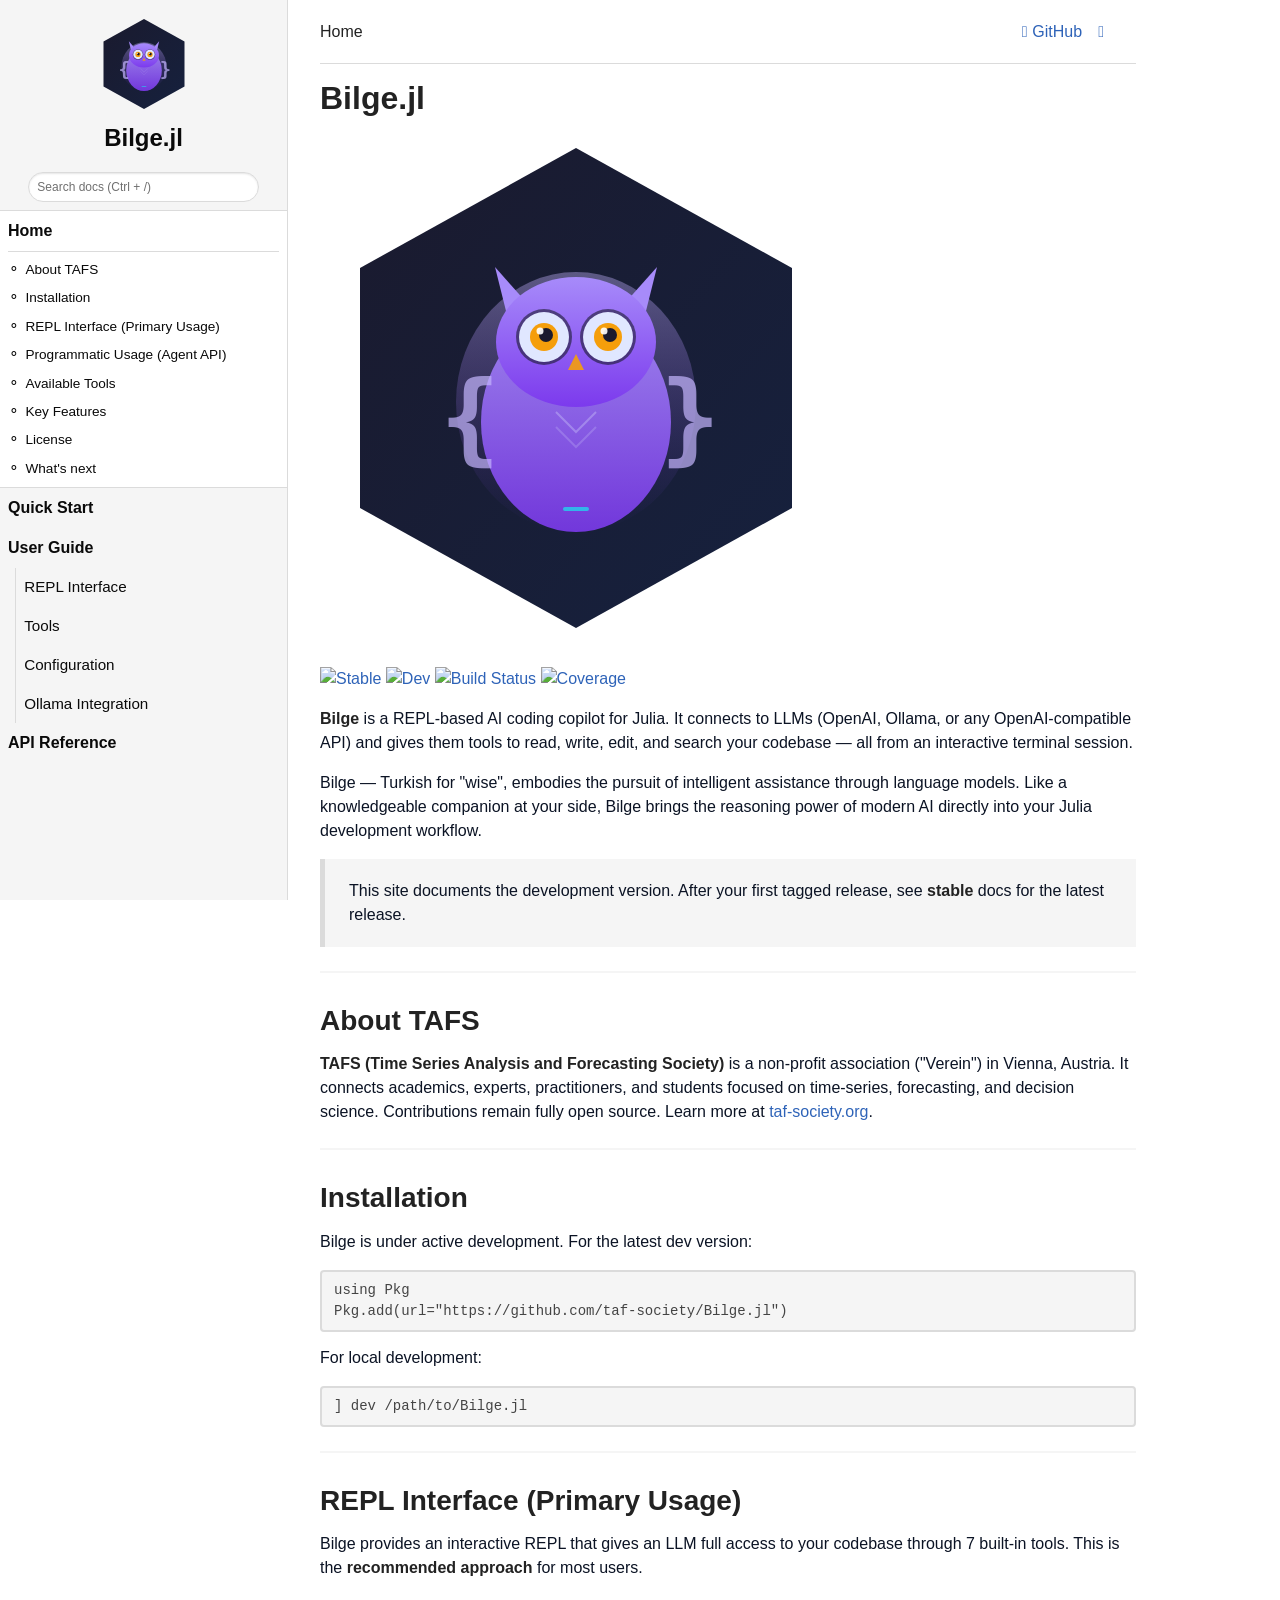
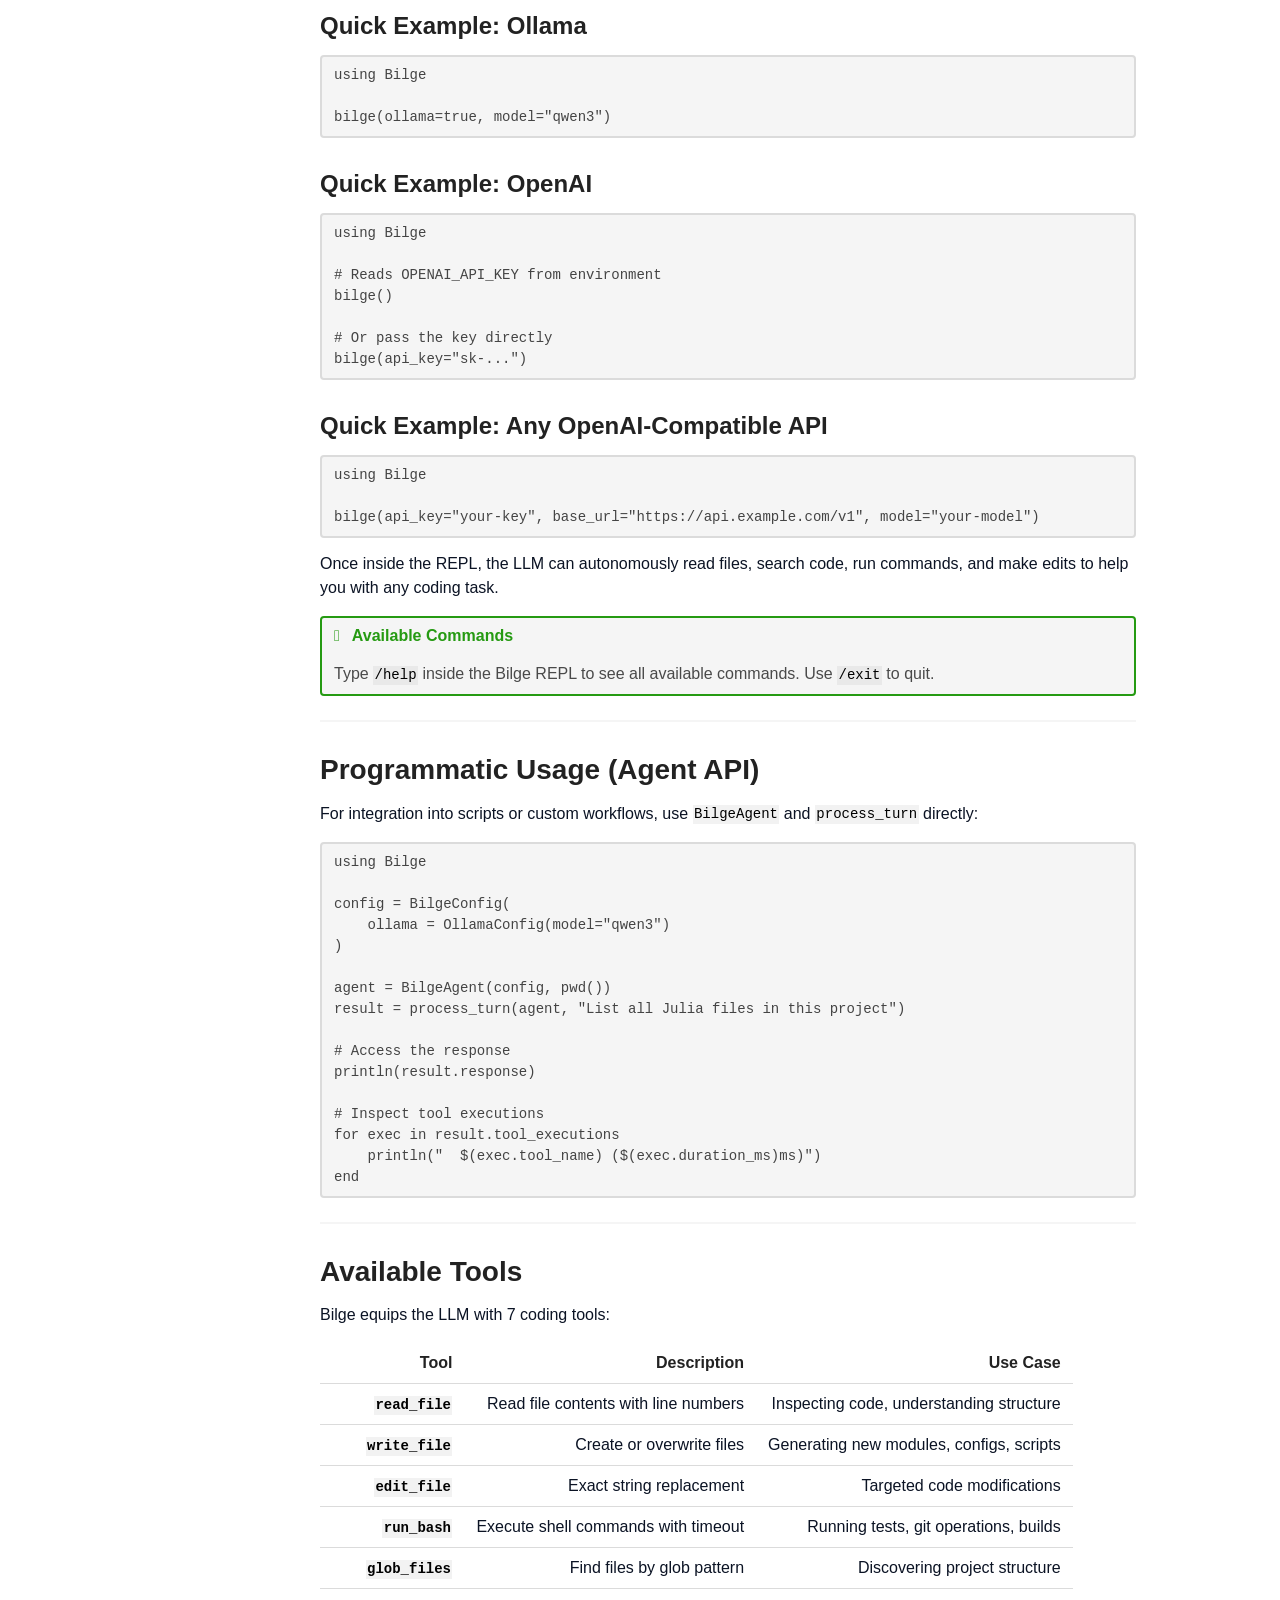
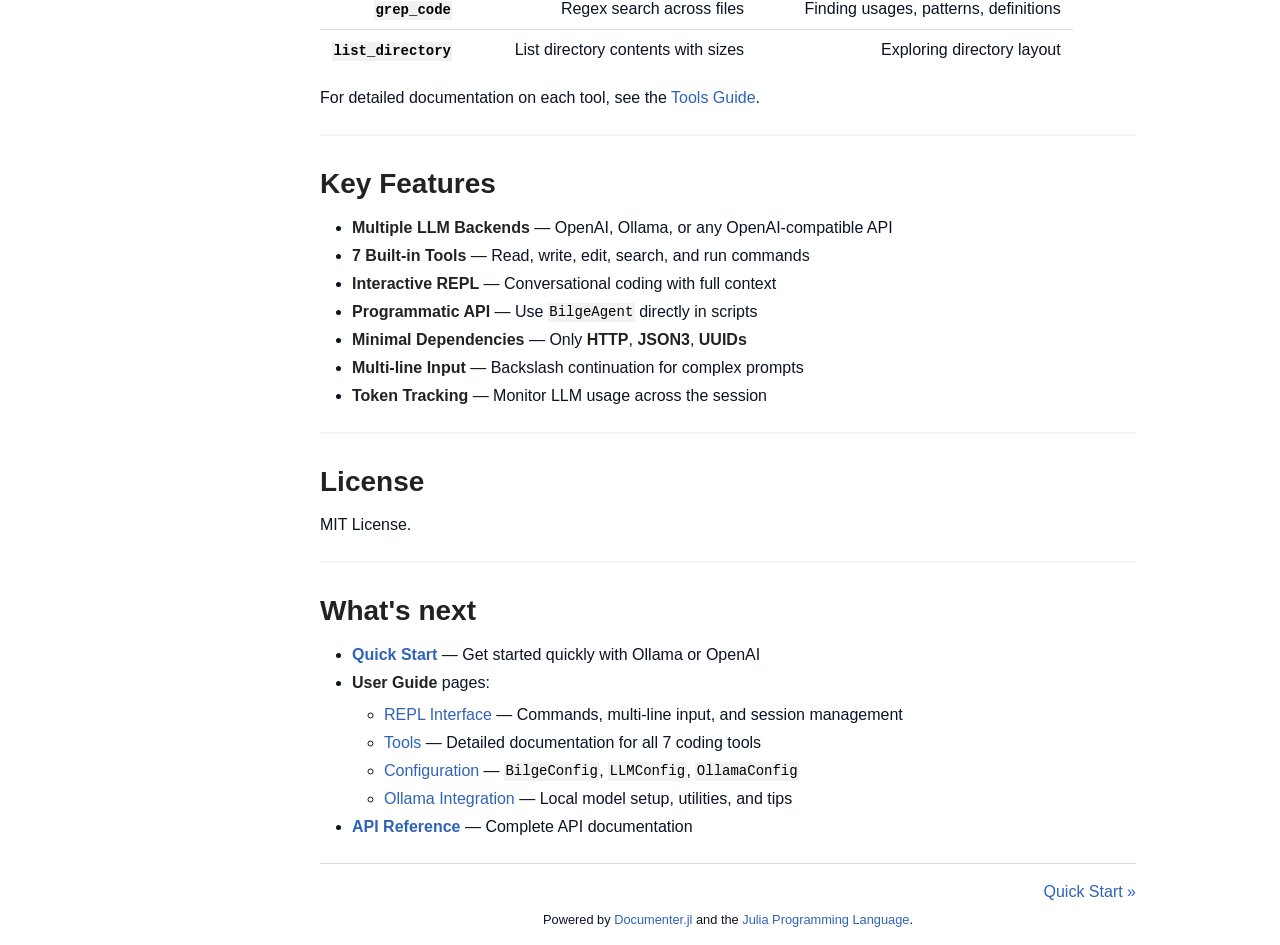
==== dev/index.html @ c4b9c958 "build based on 90e83ad" ====
<!DOCTYPE html>
<html lang="en"><head><meta charset="UTF-8"/><meta name="viewport" content="width=device-width, initial-scale=1.0"/><title>Home · Bilge.jl</title><meta name="title" content="Home · Bilge.jl"/><meta property="og:title" content="Home · Bilge.jl"/><meta property="twitter:title" content="Home · Bilge.jl"/><meta name="description" content="Documentation for Bilge.jl."/><meta property="og:description" content="Documentation for Bilge.jl."/><meta property="twitter:description" content="Documentation for Bilge.jl."/><script data-outdated-warner src="assets/warner.js"></script><link href="https://cdnjs.cloudflare.com/ajax/libs/lato-font/3.0.0/css/lato-font.min.css" rel="stylesheet" type="text/css"/><link href="https://cdnjs.cloudflare.com/ajax/libs/juliamono/0.050/juliamono.min.css" rel="stylesheet" type="text/css"/><link href="https://cdnjs.cloudflare.com/ajax/libs/font-awesome/6.4.2/css/fontawesome.min.css" rel="stylesheet" type="text/css"/><link href="https://cdnjs.cloudflare.com/ajax/libs/font-awesome/6.4.2/css/solid.min.css" rel="stylesheet" type="text/css"/><link href="https://cdnjs.cloudflare.com/ajax/libs/font-awesome/6.4.2/css/brands.min.css" rel="stylesheet" type="text/css"/><link href="https://cdnjs.cloudflare.com/ajax/libs/KaTeX/0.16.8/katex.min.css" rel="stylesheet" type="text/css"/><script>documenterBaseURL="."</script><script src="https://cdnjs.cloudflare.com/ajax/libs/require.js/2.3.6/require.min.js" data-main="assets/documenter.js"></script><script src="search_index.js"></script><script src="siteinfo.js"></script><script src="../versions.js"></script><link class="docs-theme-link" rel="stylesheet" type="text/css" href="assets/themes/catppuccin-mocha.css" data-theme-name="catppuccin-mocha"/><link class="docs-theme-link" rel="stylesheet" type="text/css" href="assets/themes/catppuccin-macchiato.css" data-theme-name="catppuccin-macchiato"/><link class="docs-theme-link" rel="stylesheet" type="text/css" href="assets/themes/catppuccin-frappe.css" data-theme-name="catppuccin-frappe"/><link class="docs-theme-link" rel="stylesheet" type="text/css" href="assets/themes/catppuccin-latte.css" data-theme-name="catppuccin-latte"/><link class="docs-theme-link" rel="stylesheet" type="text/css" href="assets/themes/documenter-dark.css" data-theme-name="documenter-dark" data-theme-primary-dark/><link class="docs-theme-link" rel="stylesheet" type="text/css" href="assets/themes/documenter-light.css" data-theme-name="documenter-light" data-theme-primary/><script src="assets/themeswap.js"></script><link href="assets/theme.css" rel="stylesheet" type="text/css"/></head><body><div id="documenter"><nav class="docs-sidebar"><a class="docs-logo" href><img src="assets/logo.svg" alt="Bilge.jl logo"/></a><div class="docs-package-name"><span class="docs-autofit"><a href>Bilge.jl</a></span></div><button class="docs-search-query input is-rounded is-small is-clickable my-2 mx-auto py-1 px-2" id="documenter-search-query">Search docs (Ctrl + /)</button><ul class="docs-menu"><li class="is-active"><a class="tocitem" href>Home</a><ul class="internal"><li><a class="tocitem" href="#About-TAFS"><span>About TAFS</span></a></li><li><a class="tocitem" href="#Installation"><span>Installation</span></a></li><li><a class="tocitem" href="#REPL-Interface-(Primary-Usage)"><span>REPL Interface (Primary Usage)</span></a></li><li><a class="tocitem" href="#Programmatic-Usage-(Agent-API)"><span>Programmatic Usage (Agent API)</span></a></li><li><a class="tocitem" href="#Available-Tools"><span>Available Tools</span></a></li><li><a class="tocitem" href="#Key-Features"><span>Key Features</span></a></li><li><a class="tocitem" href="#License"><span>License</span></a></li><li><a class="tocitem" href="#What&#39;s-next"><span>What&#39;s next</span></a></li></ul></li><li><a class="tocitem" href="quickstart/">Quick Start</a></li><li><span class="tocitem">User Guide</span><ul><li><a class="tocitem" href="repl/">REPL Interface</a></li><li><a class="tocitem" href="tools/">Tools</a></li><li><a class="tocitem" href="configuration/">Configuration</a></li><li><a class="tocitem" href="ollama/">Ollama Integration</a></li></ul></li><li><a class="tocitem" href="api/">API Reference</a></li></ul><div class="docs-version-selector field has-addons"><div class="control"><span class="docs-label button is-static is-size-7">Version</span></div><div class="docs-selector control is-expanded"><div class="select is-fullwidth is-size-7"><select id="documenter-version-selector"></select></div></div></div></nav><div class="docs-main"><header class="docs-navbar"><a class="docs-sidebar-button docs-navbar-link fa-solid fa-bars is-hidden-desktop" id="documenter-sidebar-button" href="#"></a><nav class="breadcrumb"><ul class="is-hidden-mobile"><li class="is-active"><a href>Home</a></li></ul><ul class="is-hidden-tablet"><li class="is-active"><a href>Home</a></li></ul></nav><div class="docs-right"><a class="docs-navbar-link" href="https://github.com/taf-society/Bilge.jl" title="View the repository on GitHub"><span class="docs-icon fa-brands"></span><span class="docs-label is-hidden-touch">GitHub</span></a><a class="docs-navbar-link" href="https://github.com/taf-society/Bilge.jl/blob/main/docs/src/index.md" title="Edit source on GitHub"><span class="docs-icon fa-solid"></span></a><a class="docs-settings-button docs-navbar-link fa-solid fa-gear" id="documenter-settings-button" href="#" title="Settings"></a><a class="docs-article-toggle-button fa-solid fa-chevron-up" id="documenter-article-toggle-button" href="javascript:;" title="Collapse all docstrings"></a></div></header><article class="content" id="documenter-page"><h1 id="Bilge.jl"><a class="docs-heading-anchor" href="#Bilge.jl">Bilge.jl</a><a id="Bilge.jl-1"></a><a class="docs-heading-anchor-permalink" href="#Bilge.jl" title="Permalink"></a></h1><p><img src="assets/logo.svg" alt="Bilge.jl logo"/></p><p><a href="https://taf-society.github.io/Bilge.jl/stable/"><img src="https://img.shields.io/badge/docs-stable-blue.svg" alt="Stable"/></a> <a href="https://taf-society.github.io/Bilge.jl/dev/"><img src="https://img.shields.io/badge/docs-dev-blue.svg" alt="Dev"/></a> <a href="https://github.com/taf-society/Bilge.jl/actions/workflows/CI.yml?query=branch%3Amain"><img src="https://github.com/taf-society/Bilge.jl/actions/workflows/CI.yml/badge.svg?branch=main" alt="Build Status"/></a> <a href="https://codecov.io/gh/taf-society/Bilge.jl"><img src="https://codecov.io/gh/taf-society/Bilge.jl/branch/main/graph/badge.svg" alt="Coverage"/></a></p><p><strong>Bilge</strong> is a REPL-based AI coding copilot for Julia. It connects to LLMs (OpenAI, Ollama, or any OpenAI-compatible API) and gives them tools to read, write, edit, and search your codebase — all from an interactive terminal session.</p><p>Bilge — Turkish for &quot;wise&quot;, embodies the pursuit of intelligent assistance through language models. Like a knowledgeable companion at your side, Bilge brings the reasoning power of modern AI directly into your Julia development workflow.</p><blockquote><p>This site documents the development version. After your first tagged release, see <strong>stable</strong> docs for the latest release.</p></blockquote><hr/><h2 id="About-TAFS"><a class="docs-heading-anchor" href="#About-TAFS">About TAFS</a><a id="About-TAFS-1"></a><a class="docs-heading-anchor-permalink" href="#About-TAFS" title="Permalink"></a></h2><p><strong>TAFS (Time Series Analysis and Forecasting Society)</strong> is a non-profit association (&quot;Verein&quot;) in Vienna, Austria. It connects academics, experts, practitioners, and students focused on time-series, forecasting, and decision science. Contributions remain fully open source. Learn more at <a href="https://taf-society.org/">taf-society.org</a>.</p><hr/><h2 id="Installation"><a class="docs-heading-anchor" href="#Installation">Installation</a><a id="Installation-1"></a><a class="docs-heading-anchor-permalink" href="#Installation" title="Permalink"></a></h2><p>Bilge is under active development. For the latest dev version:</p><pre><code class="language-julia hljs">using Pkg
Pkg.add(url=&quot;https://github.com/taf-society/Bilge.jl&quot;)</code></pre><p>For local development:</p><pre><code class="language-julia hljs">] dev /path/to/Bilge.jl</code></pre><hr/><h2 id="REPL-Interface-(Primary-Usage)"><a class="docs-heading-anchor" href="#REPL-Interface-(Primary-Usage)">REPL Interface (Primary Usage)</a><a id="REPL-Interface-(Primary-Usage)-1"></a><a class="docs-heading-anchor-permalink" href="#REPL-Interface-(Primary-Usage)" title="Permalink"></a></h2><p>Bilge provides an interactive REPL that gives an LLM full access to your codebase through 7 built-in tools. This is the <strong>recommended approach</strong> for most users.</p><h3 id="Quick-Example:-Ollama"><a class="docs-heading-anchor" href="#Quick-Example:-Ollama">Quick Example: Ollama</a><a id="Quick-Example:-Ollama-1"></a><a class="docs-heading-anchor-permalink" href="#Quick-Example:-Ollama" title="Permalink"></a></h3><pre><code class="language-julia hljs">using Bilge

bilge(ollama=true, model=&quot;qwen3&quot;)</code></pre><h3 id="Quick-Example:-OpenAI"><a class="docs-heading-anchor" href="#Quick-Example:-OpenAI">Quick Example: OpenAI</a><a id="Quick-Example:-OpenAI-1"></a><a class="docs-heading-anchor-permalink" href="#Quick-Example:-OpenAI" title="Permalink"></a></h3><pre><code class="language-julia hljs">using Bilge

# Reads OPENAI_API_KEY from environment
bilge()

# Or pass the key directly
bilge(api_key=&quot;sk-...&quot;)</code></pre><h3 id="Quick-Example:-Any-OpenAI-Compatible-API"><a class="docs-heading-anchor" href="#Quick-Example:-Any-OpenAI-Compatible-API">Quick Example: Any OpenAI-Compatible API</a><a id="Quick-Example:-Any-OpenAI-Compatible-API-1"></a><a class="docs-heading-anchor-permalink" href="#Quick-Example:-Any-OpenAI-Compatible-API" title="Permalink"></a></h3><pre><code class="language-julia hljs">using Bilge

bilge(api_key=&quot;your-key&quot;, base_url=&quot;https://api.example.com/v1&quot;, model=&quot;your-model&quot;)</code></pre><p>Once inside the REPL, the LLM can autonomously read files, search code, run commands, and make edits to help you with any coding task.</p><div class="admonition is-success" id="Available-Commands-12c526e9411f1ad4"><header class="admonition-header">Available Commands<a class="admonition-anchor" href="#Available-Commands-12c526e9411f1ad4" title="Permalink"></a></header><div class="admonition-body"><p>Type <code>/help</code> inside the Bilge REPL to see all available commands. Use <code>/exit</code> to quit.</p></div></div><hr/><h2 id="Programmatic-Usage-(Agent-API)"><a class="docs-heading-anchor" href="#Programmatic-Usage-(Agent-API)">Programmatic Usage (Agent API)</a><a id="Programmatic-Usage-(Agent-API)-1"></a><a class="docs-heading-anchor-permalink" href="#Programmatic-Usage-(Agent-API)" title="Permalink"></a></h2><p>For integration into scripts or custom workflows, use <code>BilgeAgent</code> and <code>process_turn</code> directly:</p><pre><code class="language-julia hljs">using Bilge

config = BilgeConfig(
    ollama = OllamaConfig(model=&quot;qwen3&quot;)
)

agent = BilgeAgent(config, pwd())
result = process_turn(agent, &quot;List all Julia files in this project&quot;)

# Access the response
println(result.response)

# Inspect tool executions
for exec in result.tool_executions
    println(&quot;  $(exec.tool_name) ($(exec.duration_ms)ms)&quot;)
end</code></pre><hr/><h2 id="Available-Tools"><a class="docs-heading-anchor" href="#Available-Tools">Available Tools</a><a id="Available-Tools-1"></a><a class="docs-heading-anchor-permalink" href="#Available-Tools" title="Permalink"></a></h2><p>Bilge equips the LLM with 7 coding tools:</p><table><tr><th style="text-align: right">Tool</th><th style="text-align: right">Description</th><th style="text-align: right">Use Case</th></tr><tr><td style="text-align: right"><strong><code>read_file</code></strong></td><td style="text-align: right">Read file contents with line numbers</td><td style="text-align: right">Inspecting code, understanding structure</td></tr><tr><td style="text-align: right"><strong><code>write_file</code></strong></td><td style="text-align: right">Create or overwrite files</td><td style="text-align: right">Generating new modules, configs, scripts</td></tr><tr><td style="text-align: right"><strong><code>edit_file</code></strong></td><td style="text-align: right">Exact string replacement</td><td style="text-align: right">Targeted code modifications</td></tr><tr><td style="text-align: right"><strong><code>run_bash</code></strong></td><td style="text-align: right">Execute shell commands with timeout</td><td style="text-align: right">Running tests, git operations, builds</td></tr><tr><td style="text-align: right"><strong><code>glob_files</code></strong></td><td style="text-align: right">Find files by glob pattern</td><td style="text-align: right">Discovering project structure</td></tr><tr><td style="text-align: right"><strong><code>grep_code</code></strong></td><td style="text-align: right">Regex search across files</td><td style="text-align: right">Finding usages, patterns, definitions</td></tr><tr><td style="text-align: right"><strong><code>list_directory</code></strong></td><td style="text-align: right">List directory contents with sizes</td><td style="text-align: right">Exploring directory layout</td></tr></table><p>For detailed documentation on each tool, see the <a href="tools/">Tools Guide</a>.</p><hr/><h2 id="Key-Features"><a class="docs-heading-anchor" href="#Key-Features">Key Features</a><a id="Key-Features-1"></a><a class="docs-heading-anchor-permalink" href="#Key-Features" title="Permalink"></a></h2><ul><li><strong>Multiple LLM Backends</strong> — OpenAI, Ollama, or any OpenAI-compatible API</li><li><strong>7 Built-in Tools</strong> — Read, write, edit, search, and run commands</li><li><strong>Interactive REPL</strong> — Conversational coding with full context</li><li><strong>Programmatic API</strong> — Use <code>BilgeAgent</code> directly in scripts</li><li><strong>Minimal Dependencies</strong> — Only <strong>HTTP</strong>, <strong>JSON3</strong>, <strong>UUIDs</strong></li><li><strong>Multi-line Input</strong> — Backslash continuation for complex prompts</li><li><strong>Token Tracking</strong> — Monitor LLM usage across the session</li></ul><hr/><h2 id="License"><a class="docs-heading-anchor" href="#License">License</a><a id="License-1"></a><a class="docs-heading-anchor-permalink" href="#License" title="Permalink"></a></h2><p>MIT License.</p><hr/><h2 id="What&#39;s-next"><a class="docs-heading-anchor" href="#What&#39;s-next">What&#39;s next</a><a id="What&#39;s-next-1"></a><a class="docs-heading-anchor-permalink" href="#What&#39;s-next" title="Permalink"></a></h2><ul><li><strong><a href="quickstart/">Quick Start</a></strong> — Get started quickly with Ollama or OpenAI</li><li><strong>User Guide</strong> pages:<ul><li><a href="repl/">REPL Interface</a> — Commands, multi-line input, and session management</li><li><a href="tools/">Tools</a> — Detailed documentation for all 7 coding tools</li><li><a href="configuration/">Configuration</a> — <code>BilgeConfig</code>, <code>LLMConfig</code>, <code>OllamaConfig</code></li><li><a href="ollama/">Ollama Integration</a> — Local model setup, utilities, and tips</li></ul></li><li><strong><a href="api/">API Reference</a></strong> — Complete API documentation</li></ul></article><nav class="docs-footer"><a class="docs-footer-nextpage" href="quickstart/">Quick Start »</a><div class="flexbox-break"></div><p class="footer-message">Powered by <a href="https://github.com/JuliaDocs/Documenter.jl">Documenter.jl</a> and the <a href="https://julialang.org/">Julia Programming Language</a>.</p></nav></div><div class="modal" id="documenter-settings"><div class="modal-background"></div><div class="modal-card"><header class="modal-card-head"><p class="modal-card-title">Settings</p><button class="delete"></button></header><section class="modal-card-body"><p><label class="label">Theme</label><div class="select"><select id="documenter-themepicker"><option value="auto">Automatic (OS)</option><option value="documenter-light">documenter-light</option><option value="documenter-dark">documenter-dark</option><option value="catppuccin-latte">catppuccin-latte</option><option value="catppuccin-frappe">catppuccin-frappe</option><option value="catppuccin-macchiato">catppuccin-macchiato</option><option value="catppuccin-mocha">catppuccin-mocha</option></select></div></p><hr/><p>This document was generated with <a href="https://github.com/JuliaDocs/Documenter.jl">Documenter.jl</a> version 1.16.1 on <span class="colophon-date" title="Sunday 8 February 2026 21:11">Sunday 8 February 2026</span>. Using Julia version 1.12.4.</p></section><footer class="modal-card-foot"></footer></div></div></div></body></html>
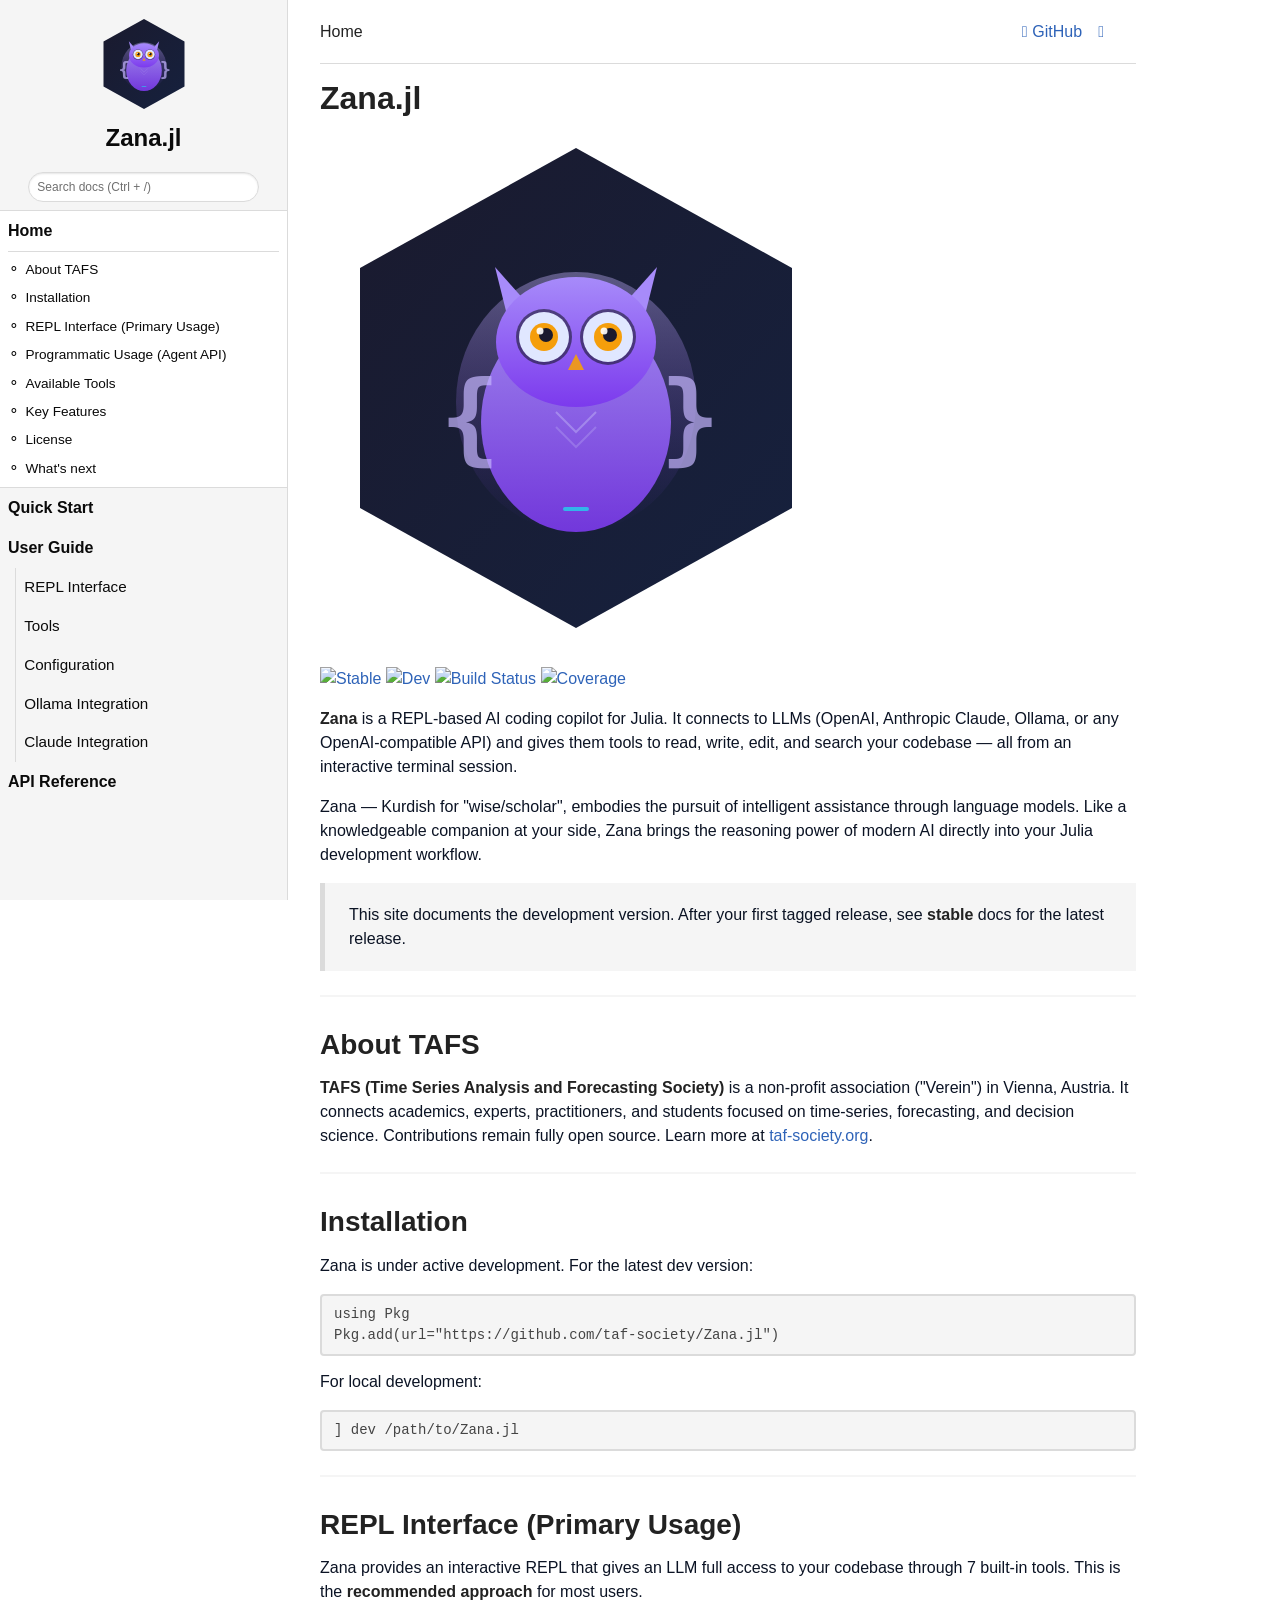
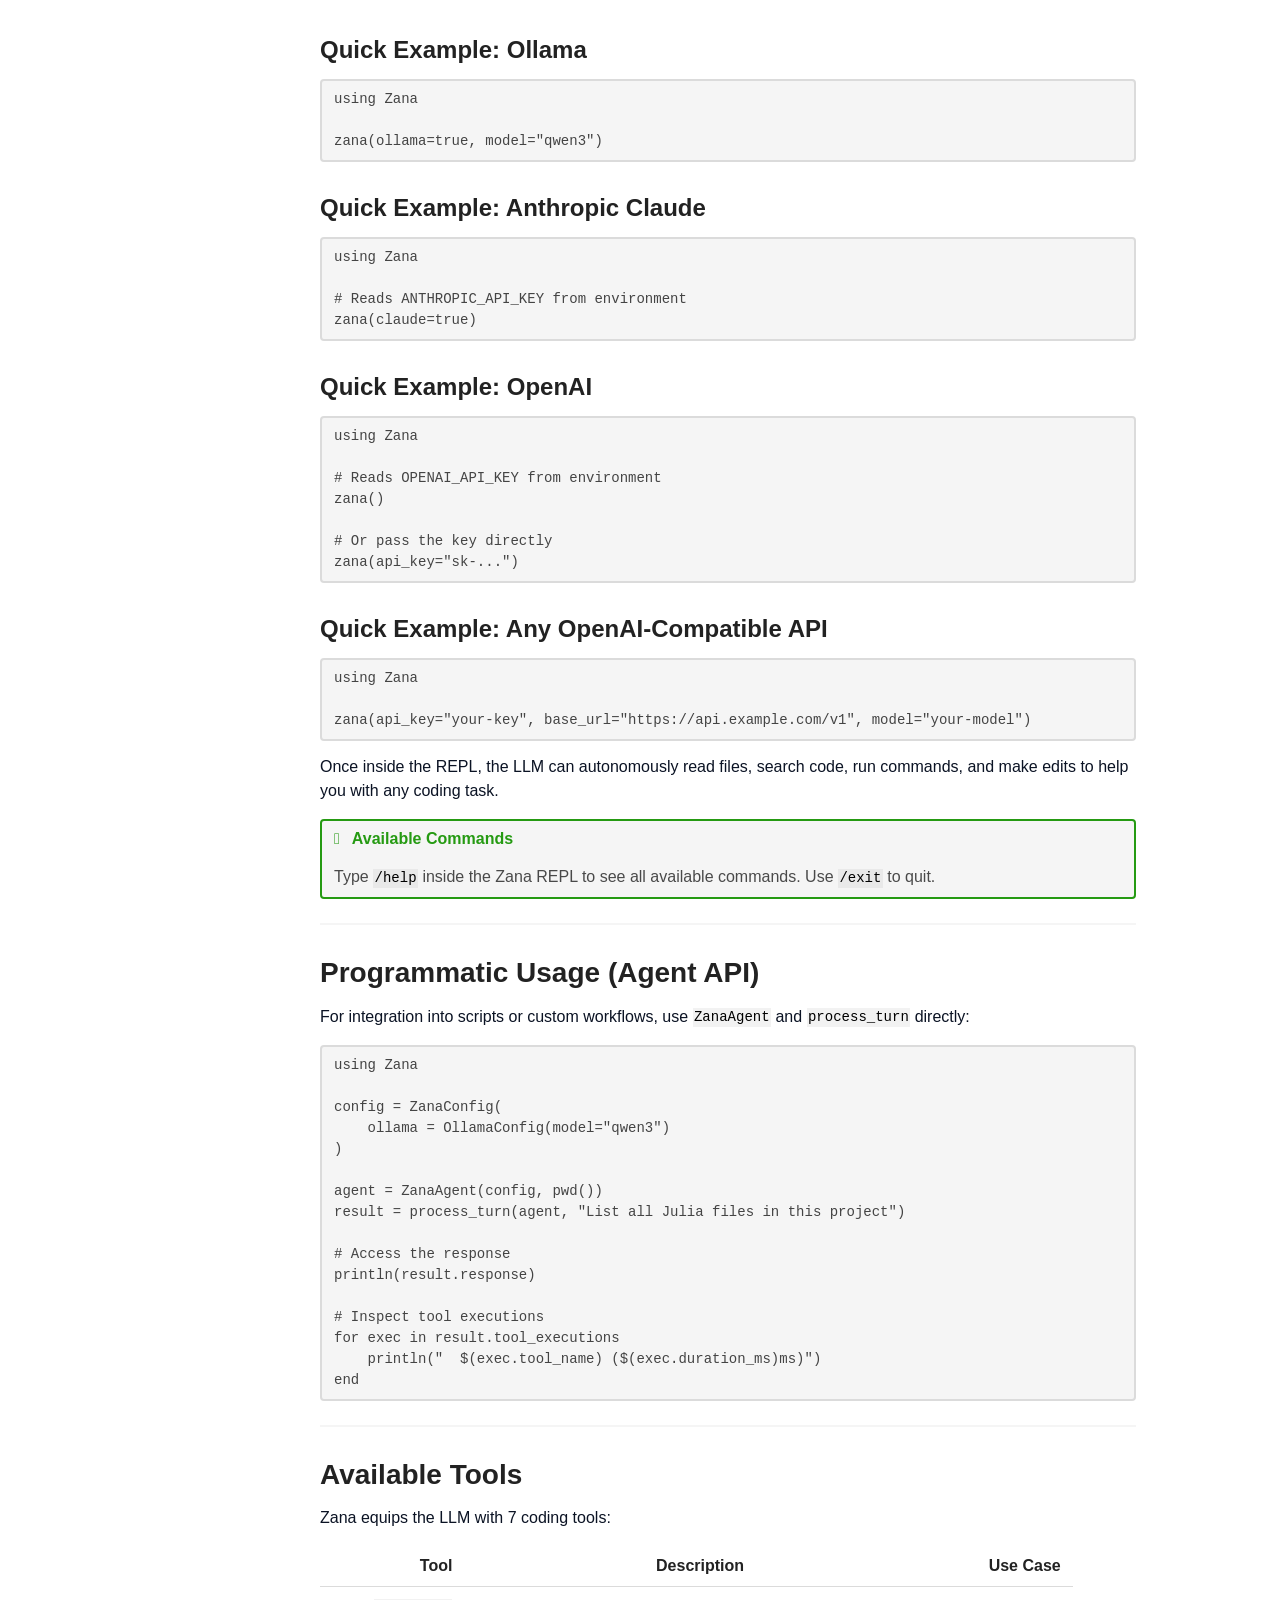
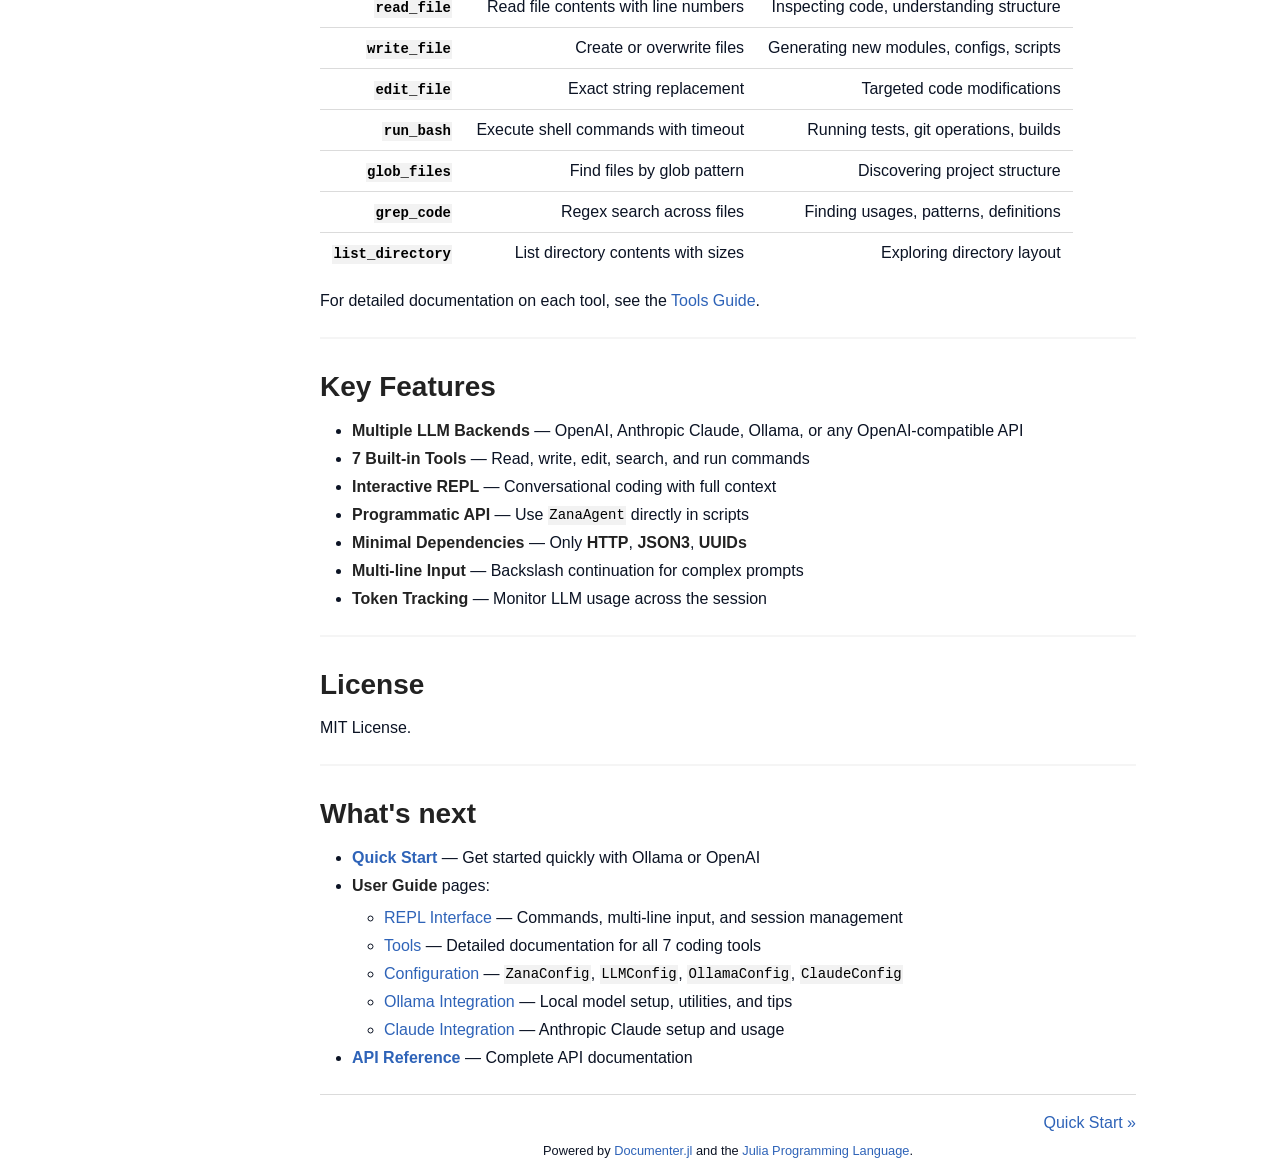
==== commit 5e288230: "build based on e032247" ====
--- a/dev/index.html
+++ b/dev/index.html
@@ -1,22 +1,25 @@
 <!DOCTYPE html>
-<html lang="en"><head><meta charset="UTF-8"/><meta name="viewport" content="width=device-width, initial-scale=1.0"/><title>Home · Bilge.jl</title><meta name="title" content="Home · Bilge.jl"/><meta property="og:title" content="Home · Bilge.jl"/><meta property="twitter:title" content="Home · Bilge.jl"/><meta name="description" content="Documentation for Bilge.jl."/><meta property="og:description" content="Documentation for Bilge.jl."/><meta property="twitter:description" content="Documentation for Bilge.jl."/><script data-outdated-warner src="assets/warner.js"></script><link href="https://cdnjs.cloudflare.com/ajax/libs/lato-font/3.0.0/css/lato-font.min.css" rel="stylesheet" type="text/css"/><link href="https://cdnjs.cloudflare.com/ajax/libs/juliamono/0.050/juliamono.min.css" rel="stylesheet" type="text/css"/><link href="https://cdnjs.cloudflare.com/ajax/libs/font-awesome/6.4.2/css/fontawesome.min.css" rel="stylesheet" type="text/css"/><link href="https://cdnjs.cloudflare.com/ajax/libs/font-awesome/6.4.2/css/solid.min.css" rel="stylesheet" type="text/css"/><link href="https://cdnjs.cloudflare.com/ajax/libs/font-awesome/6.4.2/css/brands.min.css" rel="stylesheet" type="text/css"/><link href="https://cdnjs.cloudflare.com/ajax/libs/KaTeX/0.16.8/katex.min.css" rel="stylesheet" type="text/css"/><script>documenterBaseURL="."</script><script src="https://cdnjs.cloudflare.com/ajax/libs/require.js/2.3.6/require.min.js" data-main="assets/documenter.js"></script><script src="search_index.js"></script><script src="siteinfo.js"></script><script src="../versions.js"></script><link class="docs-theme-link" rel="stylesheet" type="text/css" href="assets/themes/catppuccin-mocha.css" data-theme-name="catppuccin-mocha"/><link class="docs-theme-link" rel="stylesheet" type="text/css" href="assets/themes/catppuccin-macchiato.css" data-theme-name="catppuccin-macchiato"/><link class="docs-theme-link" rel="stylesheet" type="text/css" href="assets/themes/catppuccin-frappe.css" data-theme-name="catppuccin-frappe"/><link class="docs-theme-link" rel="stylesheet" type="text/css" href="assets/themes/catppuccin-latte.css" data-theme-name="catppuccin-latte"/><link class="docs-theme-link" rel="stylesheet" type="text/css" href="assets/themes/documenter-dark.css" data-theme-name="documenter-dark" data-theme-primary-dark/><link class="docs-theme-link" rel="stylesheet" type="text/css" href="assets/themes/documenter-light.css" data-theme-name="documenter-light" data-theme-primary/><script src="assets/themeswap.js"></script><link href="assets/theme.css" rel="stylesheet" type="text/css"/></head><body><div id="documenter"><nav class="docs-sidebar"><a class="docs-logo" href><img src="assets/logo.svg" alt="Bilge.jl logo"/></a><div class="docs-package-name"><span class="docs-autofit"><a href>Bilge.jl</a></span></div><button class="docs-search-query input is-rounded is-small is-clickable my-2 mx-auto py-1 px-2" id="documenter-search-query">Search docs (Ctrl + /)</button><ul class="docs-menu"><li class="is-active"><a class="tocitem" href>Home</a><ul class="internal"><li><a class="tocitem" href="#About-TAFS"><span>About TAFS</span></a></li><li><a class="tocitem" href="#Installation"><span>Installation</span></a></li><li><a class="tocitem" href="#REPL-Interface-(Primary-Usage)"><span>REPL Interface (Primary Usage)</span></a></li><li><a class="tocitem" href="#Programmatic-Usage-(Agent-API)"><span>Programmatic Usage (Agent API)</span></a></li><li><a class="tocitem" href="#Available-Tools"><span>Available Tools</span></a></li><li><a class="tocitem" href="#Key-Features"><span>Key Features</span></a></li><li><a class="tocitem" href="#License"><span>License</span></a></li><li><a class="tocitem" href="#What&#39;s-next"><span>What&#39;s next</span></a></li></ul></li><li><a class="tocitem" href="quickstart/">Quick Start</a></li><li><span class="tocitem">User Guide</span><ul><li><a class="tocitem" href="repl/">REPL Interface</a></li><li><a class="tocitem" href="tools/">Tools</a></li><li><a class="tocitem" href="configuration/">Configuration</a></li><li><a class="tocitem" href="ollama/">Ollama Integration</a></li></ul></li><li><a class="tocitem" href="api/">API Reference</a></li></ul><div class="docs-version-selector field has-addons"><div class="control"><span class="docs-label button is-static is-size-7">Version</span></div><div class="docs-selector control is-expanded"><div class="select is-fullwidth is-size-7"><select id="documenter-version-selector"></select></div></div></div></nav><div class="docs-main"><header class="docs-navbar"><a class="docs-sidebar-button docs-navbar-link fa-solid fa-bars is-hidden-desktop" id="documenter-sidebar-button" href="#"></a><nav class="breadcrumb"><ul class="is-hidden-mobile"><li class="is-active"><a href>Home</a></li></ul><ul class="is-hidden-tablet"><li class="is-active"><a href>Home</a></li></ul></nav><div class="docs-right"><a class="docs-navbar-link" href="https://github.com/taf-society/Bilge.jl" title="View the repository on GitHub"><span class="docs-icon fa-brands"></span><span class="docs-label is-hidden-touch">GitHub</span></a><a class="docs-navbar-link" href="https://github.com/taf-society/Bilge.jl/blob/main/docs/src/index.md" title="Edit source on GitHub"><span class="docs-icon fa-solid"></span></a><a class="docs-settings-button docs-navbar-link fa-solid fa-gear" id="documenter-settings-button" href="#" title="Settings"></a><a class="docs-article-toggle-button fa-solid fa-chevron-up" id="documenter-article-toggle-button" href="javascript:;" title="Collapse all docstrings"></a></div></header><article class="content" id="documenter-page"><h1 id="Bilge.jl"><a class="docs-heading-anchor" href="#Bilge.jl">Bilge.jl</a><a id="Bilge.jl-1"></a><a class="docs-heading-anchor-permalink" href="#Bilge.jl" title="Permalink"></a></h1><p><img src="assets/logo.svg" alt="Bilge.jl logo"/></p><p><a href="https://taf-society.github.io/Bilge.jl/stable/"><img src="https://img.shields.io/badge/docs-stable-blue.svg" alt="Stable"/></a> <a href="https://taf-society.github.io/Bilge.jl/dev/"><img src="https://img.shields.io/badge/docs-dev-blue.svg" alt="Dev"/></a> <a href="https://github.com/taf-society/Bilge.jl/actions/workflows/CI.yml?query=branch%3Amain"><img src="https://github.com/taf-society/Bilge.jl/actions/workflows/CI.yml/badge.svg?branch=main" alt="Build Status"/></a> <a href="https://codecov.io/gh/taf-society/Bilge.jl"><img src="https://codecov.io/gh/taf-society/Bilge.jl/branch/main/graph/badge.svg" alt="Coverage"/></a></p><p><strong>Bilge</strong> is a REPL-based AI coding copilot for Julia. It connects to LLMs (OpenAI, Ollama, or any OpenAI-compatible API) and gives them tools to read, write, edit, and search your codebase — all from an interactive terminal session.</p><p>Bilge — Turkish for &quot;wise&quot;, embodies the pursuit of intelligent assistance through language models. Like a knowledgeable companion at your side, Bilge brings the reasoning power of modern AI directly into your Julia development workflow.</p><blockquote><p>This site documents the development version. After your first tagged release, see <strong>stable</strong> docs for the latest release.</p></blockquote><hr/><h2 id="About-TAFS"><a class="docs-heading-anchor" href="#About-TAFS">About TAFS</a><a id="About-TAFS-1"></a><a class="docs-heading-anchor-permalink" href="#About-TAFS" title="Permalink"></a></h2><p><strong>TAFS (Time Series Analysis and Forecasting Society)</strong> is a non-profit association (&quot;Verein&quot;) in Vienna, Austria. It connects academics, experts, practitioners, and students focused on time-series, forecasting, and decision science. Contributions remain fully open source. Learn more at <a href="https://taf-society.org/">taf-society.org</a>.</p><hr/><h2 id="Installation"><a class="docs-heading-anchor" href="#Installation">Installation</a><a id="Installation-1"></a><a class="docs-heading-anchor-permalink" href="#Installation" title="Permalink"></a></h2><p>Bilge is under active development. For the latest dev version:</p><pre><code class="language-julia hljs">using Pkg
-Pkg.add(url=&quot;https://github.com/taf-society/Bilge.jl&quot;)</code></pre><p>For local development:</p><pre><code class="language-julia hljs">] dev /path/to/Bilge.jl</code></pre><hr/><h2 id="REPL-Interface-(Primary-Usage)"><a class="docs-heading-anchor" href="#REPL-Interface-(Primary-Usage)">REPL Interface (Primary Usage)</a><a id="REPL-Interface-(Primary-Usage)-1"></a><a class="docs-heading-anchor-permalink" href="#REPL-Interface-(Primary-Usage)" title="Permalink"></a></h2><p>Bilge provides an interactive REPL that gives an LLM full access to your codebase through 7 built-in tools. This is the <strong>recommended approach</strong> for most users.</p><h3 id="Quick-Example:-Ollama"><a class="docs-heading-anchor" href="#Quick-Example:-Ollama">Quick Example: Ollama</a><a id="Quick-Example:-Ollama-1"></a><a class="docs-heading-anchor-permalink" href="#Quick-Example:-Ollama" title="Permalink"></a></h3><pre><code class="language-julia hljs">using Bilge
+<html lang="en"><head><meta charset="UTF-8"/><meta name="viewport" content="width=device-width, initial-scale=1.0"/><title>Home · Zana.jl</title><meta name="title" content="Home · Zana.jl"/><meta property="og:title" content="Home · Zana.jl"/><meta property="twitter:title" content="Home · Zana.jl"/><meta name="description" content="Documentation for Zana.jl."/><meta property="og:description" content="Documentation for Zana.jl."/><meta property="twitter:description" content="Documentation for Zana.jl."/><script data-outdated-warner src="assets/warner.js"></script><link href="https://cdnjs.cloudflare.com/ajax/libs/lato-font/3.0.0/css/lato-font.min.css" rel="stylesheet" type="text/css"/><link href="https://cdnjs.cloudflare.com/ajax/libs/juliamono/0.050/juliamono.min.css" rel="stylesheet" type="text/css"/><link href="https://cdnjs.cloudflare.com/ajax/libs/font-awesome/6.4.2/css/fontawesome.min.css" rel="stylesheet" type="text/css"/><link href="https://cdnjs.cloudflare.com/ajax/libs/font-awesome/6.4.2/css/solid.min.css" rel="stylesheet" type="text/css"/><link href="https://cdnjs.cloudflare.com/ajax/libs/font-awesome/6.4.2/css/brands.min.css" rel="stylesheet" type="text/css"/><link href="https://cdnjs.cloudflare.com/ajax/libs/KaTeX/0.16.8/katex.min.css" rel="stylesheet" type="text/css"/><script>documenterBaseURL="."</script><script src="https://cdnjs.cloudflare.com/ajax/libs/require.js/2.3.6/require.min.js" data-main="assets/documenter.js"></script><script src="search_index.js"></script><script src="siteinfo.js"></script><script src="../versions.js"></script><link class="docs-theme-link" rel="stylesheet" type="text/css" href="assets/themes/catppuccin-mocha.css" data-theme-name="catppuccin-mocha"/><link class="docs-theme-link" rel="stylesheet" type="text/css" href="assets/themes/catppuccin-macchiato.css" data-theme-name="catppuccin-macchiato"/><link class="docs-theme-link" rel="stylesheet" type="text/css" href="assets/themes/catppuccin-frappe.css" data-theme-name="catppuccin-frappe"/><link class="docs-theme-link" rel="stylesheet" type="text/css" href="assets/themes/catppuccin-latte.css" data-theme-name="catppuccin-latte"/><link class="docs-theme-link" rel="stylesheet" type="text/css" href="assets/themes/documenter-dark.css" data-theme-name="documenter-dark" data-theme-primary-dark/><link class="docs-theme-link" rel="stylesheet" type="text/css" href="assets/themes/documenter-light.css" data-theme-name="documenter-light" data-theme-primary/><script src="assets/themeswap.js"></script><link href="assets/theme.css" rel="stylesheet" type="text/css"/></head><body><div id="documenter"><nav class="docs-sidebar"><a class="docs-logo" href><img src="assets/logo.svg" alt="Zana.jl logo"/></a><div class="docs-package-name"><span class="docs-autofit"><a href>Zana.jl</a></span></div><button class="docs-search-query input is-rounded is-small is-clickable my-2 mx-auto py-1 px-2" id="documenter-search-query">Search docs (Ctrl + /)</button><ul class="docs-menu"><li class="is-active"><a class="tocitem" href>Home</a><ul class="internal"><li><a class="tocitem" href="#About-TAFS"><span>About TAFS</span></a></li><li><a class="tocitem" href="#Installation"><span>Installation</span></a></li><li><a class="tocitem" href="#REPL-Interface-(Primary-Usage)"><span>REPL Interface (Primary Usage)</span></a></li><li><a class="tocitem" href="#Programmatic-Usage-(Agent-API)"><span>Programmatic Usage (Agent API)</span></a></li><li><a class="tocitem" href="#Available-Tools"><span>Available Tools</span></a></li><li><a class="tocitem" href="#Key-Features"><span>Key Features</span></a></li><li><a class="tocitem" href="#License"><span>License</span></a></li><li><a class="tocitem" href="#What&#39;s-next"><span>What&#39;s next</span></a></li></ul></li><li><a class="tocitem" href="quickstart/">Quick Start</a></li><li><span class="tocitem">User Guide</span><ul><li><a class="tocitem" href="repl/">REPL Interface</a></li><li><a class="tocitem" href="tools/">Tools</a></li><li><a class="tocitem" href="configuration/">Configuration</a></li><li><a class="tocitem" href="ollama/">Ollama Integration</a></li><li><a class="tocitem" href="claude/">Claude Integration</a></li></ul></li><li><a class="tocitem" href="api/">API Reference</a></li></ul><div class="docs-version-selector field has-addons"><div class="control"><span class="docs-label button is-static is-size-7">Version</span></div><div class="docs-selector control is-expanded"><div class="select is-fullwidth is-size-7"><select id="documenter-version-selector"></select></div></div></div></nav><div class="docs-main"><header class="docs-navbar"><a class="docs-sidebar-button docs-navbar-link fa-solid fa-bars is-hidden-desktop" id="documenter-sidebar-button" href="#"></a><nav class="breadcrumb"><ul class="is-hidden-mobile"><li class="is-active"><a href>Home</a></li></ul><ul class="is-hidden-tablet"><li class="is-active"><a href>Home</a></li></ul></nav><div class="docs-right"><a class="docs-navbar-link" href="https://github.com/taf-society/Zana.jl" title="View the repository on GitHub"><span class="docs-icon fa-brands"></span><span class="docs-label is-hidden-touch">GitHub</span></a><a class="docs-navbar-link" href="https://github.com/taf-society/Zana.jl/blob/main/docs/src/index.md" title="Edit source on GitHub"><span class="docs-icon fa-solid"></span></a><a class="docs-settings-button docs-navbar-link fa-solid fa-gear" id="documenter-settings-button" href="#" title="Settings"></a><a class="docs-article-toggle-button fa-solid fa-chevron-up" id="documenter-article-toggle-button" href="javascript:;" title="Collapse all docstrings"></a></div></header><article class="content" id="documenter-page"><h1 id="Zana.jl"><a class="docs-heading-anchor" href="#Zana.jl">Zana.jl</a><a id="Zana.jl-1"></a><a class="docs-heading-anchor-permalink" href="#Zana.jl" title="Permalink"></a></h1><p><img src="assets/logo.svg" alt="Zana.jl logo"/></p><p><a href="https://taf-society.github.io/Zana.jl/stable/"><img src="https://img.shields.io/badge/docs-stable-blue.svg" alt="Stable"/></a> <a href="https://taf-society.github.io/Zana.jl/dev/"><img src="https://img.shields.io/badge/docs-dev-blue.svg" alt="Dev"/></a> <a href="https://github.com/taf-society/Zana.jl/actions/workflows/CI.yml?query=branch%3Amain"><img src="https://github.com/taf-society/Zana.jl/actions/workflows/CI.yml/badge.svg?branch=main" alt="Build Status"/></a> <a href="https://codecov.io/gh/taf-society/Zana.jl"><img src="https://codecov.io/gh/taf-society/Zana.jl/branch/main/graph/badge.svg" alt="Coverage"/></a></p><p><strong>Zana</strong> is a REPL-based AI coding copilot for Julia. It connects to LLMs (OpenAI, Anthropic Claude, Ollama, or any OpenAI-compatible API) and gives them tools to read, write, edit, and search your codebase — all from an interactive terminal session.</p><p>Zana — Kurdish for &quot;wise/scholar&quot;, embodies the pursuit of intelligent assistance through language models. Like a knowledgeable companion at your side, Zana brings the reasoning power of modern AI directly into your Julia development workflow.</p><blockquote><p>This site documents the development version. After your first tagged release, see <strong>stable</strong> docs for the latest release.</p></blockquote><hr/><h2 id="About-TAFS"><a class="docs-heading-anchor" href="#About-TAFS">About TAFS</a><a id="About-TAFS-1"></a><a class="docs-heading-anchor-permalink" href="#About-TAFS" title="Permalink"></a></h2><p><strong>TAFS (Time Series Analysis and Forecasting Society)</strong> is a non-profit association (&quot;Verein&quot;) in Vienna, Austria. It connects academics, experts, practitioners, and students focused on time-series, forecasting, and decision science. Contributions remain fully open source. Learn more at <a href="https://taf-society.org/">taf-society.org</a>.</p><hr/><h2 id="Installation"><a class="docs-heading-anchor" href="#Installation">Installation</a><a id="Installation-1"></a><a class="docs-heading-anchor-permalink" href="#Installation" title="Permalink"></a></h2><p>Zana is under active development. For the latest dev version:</p><pre><code class="language-julia hljs">using Pkg
+Pkg.add(url=&quot;https://github.com/taf-society/Zana.jl&quot;)</code></pre><p>For local development:</p><pre><code class="language-julia hljs">] dev /path/to/Zana.jl</code></pre><hr/><h2 id="REPL-Interface-(Primary-Usage)"><a class="docs-heading-anchor" href="#REPL-Interface-(Primary-Usage)">REPL Interface (Primary Usage)</a><a id="REPL-Interface-(Primary-Usage)-1"></a><a class="docs-heading-anchor-permalink" href="#REPL-Interface-(Primary-Usage)" title="Permalink"></a></h2><p>Zana provides an interactive REPL that gives an LLM full access to your codebase through 7 built-in tools. This is the <strong>recommended approach</strong> for most users.</p><h3 id="Quick-Example:-Ollama"><a class="docs-heading-anchor" href="#Quick-Example:-Ollama">Quick Example: Ollama</a><a id="Quick-Example:-Ollama-1"></a><a class="docs-heading-anchor-permalink" href="#Quick-Example:-Ollama" title="Permalink"></a></h3><pre><code class="language-julia hljs">using Zana
 
-bilge(ollama=true, model=&quot;qwen3&quot;)</code></pre><h3 id="Quick-Example:-OpenAI"><a class="docs-heading-anchor" href="#Quick-Example:-OpenAI">Quick Example: OpenAI</a><a id="Quick-Example:-OpenAI-1"></a><a class="docs-heading-anchor-permalink" href="#Quick-Example:-OpenAI" title="Permalink"></a></h3><pre><code class="language-julia hljs">using Bilge
+zana(ollama=true, model=&quot;qwen3&quot;)</code></pre><h3 id="Quick-Example:-Anthropic-Claude"><a class="docs-heading-anchor" href="#Quick-Example:-Anthropic-Claude">Quick Example: Anthropic Claude</a><a id="Quick-Example:-Anthropic-Claude-1"></a><a class="docs-heading-anchor-permalink" href="#Quick-Example:-Anthropic-Claude" title="Permalink"></a></h3><pre><code class="language-julia hljs">using Zana
+
+# Reads ANTHROPIC_API_KEY from environment
+zana(claude=true)</code></pre><h3 id="Quick-Example:-OpenAI"><a class="docs-heading-anchor" href="#Quick-Example:-OpenAI">Quick Example: OpenAI</a><a id="Quick-Example:-OpenAI-1"></a><a class="docs-heading-anchor-permalink" href="#Quick-Example:-OpenAI" title="Permalink"></a></h3><pre><code class="language-julia hljs">using Zana
 
 # Reads OPENAI_API_KEY from environment
-bilge()
+zana()
 
 # Or pass the key directly
-bilge(api_key=&quot;sk-...&quot;)</code></pre><h3 id="Quick-Example:-Any-OpenAI-Compatible-API"><a class="docs-heading-anchor" href="#Quick-Example:-Any-OpenAI-Compatible-API">Quick Example: Any OpenAI-Compatible API</a><a id="Quick-Example:-Any-OpenAI-Compatible-API-1"></a><a class="docs-heading-anchor-permalink" href="#Quick-Example:-Any-OpenAI-Compatible-API" title="Permalink"></a></h3><pre><code class="language-julia hljs">using Bilge
+zana(api_key=&quot;sk-...&quot;)</code></pre><h3 id="Quick-Example:-Any-OpenAI-Compatible-API"><a class="docs-heading-anchor" href="#Quick-Example:-Any-OpenAI-Compatible-API">Quick Example: Any OpenAI-Compatible API</a><a id="Quick-Example:-Any-OpenAI-Compatible-API-1"></a><a class="docs-heading-anchor-permalink" href="#Quick-Example:-Any-OpenAI-Compatible-API" title="Permalink"></a></h3><pre><code class="language-julia hljs">using Zana
 
-bilge(api_key=&quot;your-key&quot;, base_url=&quot;https://api.example.com/v1&quot;, model=&quot;your-model&quot;)</code></pre><p>Once inside the REPL, the LLM can autonomously read files, search code, run commands, and make edits to help you with any coding task.</p><div class="admonition is-success" id="Available-Commands-12c526e9411f1ad4"><header class="admonition-header">Available Commands<a class="admonition-anchor" href="#Available-Commands-12c526e9411f1ad4" title="Permalink"></a></header><div class="admonition-body"><p>Type <code>/help</code> inside the Bilge REPL to see all available commands. Use <code>/exit</code> to quit.</p></div></div><hr/><h2 id="Programmatic-Usage-(Agent-API)"><a class="docs-heading-anchor" href="#Programmatic-Usage-(Agent-API)">Programmatic Usage (Agent API)</a><a id="Programmatic-Usage-(Agent-API)-1"></a><a class="docs-heading-anchor-permalink" href="#Programmatic-Usage-(Agent-API)" title="Permalink"></a></h2><p>For integration into scripts or custom workflows, use <code>BilgeAgent</code> and <code>process_turn</code> directly:</p><pre><code class="language-julia hljs">using Bilge
+zana(api_key=&quot;your-key&quot;, base_url=&quot;https://api.example.com/v1&quot;, model=&quot;your-model&quot;)</code></pre><p>Once inside the REPL, the LLM can autonomously read files, search code, run commands, and make edits to help you with any coding task.</p><div class="admonition is-success" id="Available-Commands-8ef2868aa18b6d2d"><header class="admonition-header">Available Commands<a class="admonition-anchor" href="#Available-Commands-8ef2868aa18b6d2d" title="Permalink"></a></header><div class="admonition-body"><p>Type <code>/help</code> inside the Zana REPL to see all available commands. Use <code>/exit</code> to quit.</p></div></div><hr/><h2 id="Programmatic-Usage-(Agent-API)"><a class="docs-heading-anchor" href="#Programmatic-Usage-(Agent-API)">Programmatic Usage (Agent API)</a><a id="Programmatic-Usage-(Agent-API)-1"></a><a class="docs-heading-anchor-permalink" href="#Programmatic-Usage-(Agent-API)" title="Permalink"></a></h2><p>For integration into scripts or custom workflows, use <code>ZanaAgent</code> and <code>process_turn</code> directly:</p><pre><code class="language-julia hljs">using Zana
 
-config = BilgeConfig(
+config = ZanaConfig(
     ollama = OllamaConfig(model=&quot;qwen3&quot;)
 )
 
-agent = BilgeAgent(config, pwd())
+agent = ZanaAgent(config, pwd())
 result = process_turn(agent, &quot;List all Julia files in this project&quot;)
 
 # Access the response
@@ -25,4 +28,4 @@
 # Inspect tool executions
 for exec in result.tool_executions
     println(&quot;  $(exec.tool_name) ($(exec.duration_ms)ms)&quot;)
-end</code></pre><hr/><h2 id="Available-Tools"><a class="docs-heading-anchor" href="#Available-Tools">Available Tools</a><a id="Available-Tools-1"></a><a class="docs-heading-anchor-permalink" href="#Available-Tools" title="Permalink"></a></h2><p>Bilge equips the LLM with 7 coding tools:</p><table><tr><th style="text-align: right">Tool</th><th style="text-align: right">Description</th><th style="text-align: right">Use Case</th></tr><tr><td style="text-align: right"><strong><code>read_file</code></strong></td><td style="text-align: right">Read file contents with line numbers</td><td style="text-align: right">Inspecting code, understanding structure</td></tr><tr><td style="text-align: right"><strong><code>write_file</code></strong></td><td style="text-align: right">Create or overwrite files</td><td style="text-align: right">Generating new modules, configs, scripts</td></tr><tr><td style="text-align: right"><strong><code>edit_file</code></strong></td><td style="text-align: right">Exact string replacement</td><td style="text-align: right">Targeted code modifications</td></tr><tr><td style="text-align: right"><strong><code>run_bash</code></strong></td><td style="text-align: right">Execute shell commands with timeout</td><td style="text-align: right">Running tests, git operations, builds</td></tr><tr><td style="text-align: right"><strong><code>glob_files</code></strong></td><td style="text-align: right">Find files by glob pattern</td><td style="text-align: right">Discovering project structure</td></tr><tr><td style="text-align: right"><strong><code>grep_code</code></strong></td><td style="text-align: right">Regex search across files</td><td style="text-align: right">Finding usages, patterns, definitions</td></tr><tr><td style="text-align: right"><strong><code>list_directory</code></strong></td><td style="text-align: right">List directory contents with sizes</td><td style="text-align: right">Exploring directory layout</td></tr></table><p>For detailed documentation on each tool, see the <a href="tools/">Tools Guide</a>.</p><hr/><h2 id="Key-Features"><a class="docs-heading-anchor" href="#Key-Features">Key Features</a><a id="Key-Features-1"></a><a class="docs-heading-anchor-permalink" href="#Key-Features" title="Permalink"></a></h2><ul><li><strong>Multiple LLM Backends</strong> — OpenAI, Ollama, or any OpenAI-compatible API</li><li><strong>7 Built-in Tools</strong> — Read, write, edit, search, and run commands</li><li><strong>Interactive REPL</strong> — Conversational coding with full context</li><li><strong>Programmatic API</strong> — Use <code>BilgeAgent</code> directly in scripts</li><li><strong>Minimal Dependencies</strong> — Only <strong>HTTP</strong>, <strong>JSON3</strong>, <strong>UUIDs</strong></li><li><strong>Multi-line Input</strong> — Backslash continuation for complex prompts</li><li><strong>Token Tracking</strong> — Monitor LLM usage across the session</li></ul><hr/><h2 id="License"><a class="docs-heading-anchor" href="#License">License</a><a id="License-1"></a><a class="docs-heading-anchor-permalink" href="#License" title="Permalink"></a></h2><p>MIT License.</p><hr/><h2 id="What&#39;s-next"><a class="docs-heading-anchor" href="#What&#39;s-next">What&#39;s next</a><a id="What&#39;s-next-1"></a><a class="docs-heading-anchor-permalink" href="#What&#39;s-next" title="Permalink"></a></h2><ul><li><strong><a href="quickstart/">Quick Start</a></strong> — Get started quickly with Ollama or OpenAI</li><li><strong>User Guide</strong> pages:<ul><li><a href="repl/">REPL Interface</a> — Commands, multi-line input, and session management</li><li><a href="tools/">Tools</a> — Detailed documentation for all 7 coding tools</li><li><a href="configuration/">Configuration</a> — <code>BilgeConfig</code>, <code>LLMConfig</code>, <code>OllamaConfig</code></li><li><a href="ollama/">Ollama Integration</a> — Local model setup, utilities, and tips</li></ul></li><li><strong><a href="api/">API Reference</a></strong> — Complete API documentation</li></ul></article><nav class="docs-footer"><a class="docs-footer-nextpage" href="quickstart/">Quick Start »</a><div class="flexbox-break"></div><p class="footer-message">Powered by <a href="https://github.com/JuliaDocs/Documenter.jl">Documenter.jl</a> and the <a href="https://julialang.org/">Julia Programming Language</a>.</p></nav></div><div class="modal" id="documenter-settings"><div class="modal-background"></div><div class="modal-card"><header class="modal-card-head"><p class="modal-card-title">Settings</p><button class="delete"></button></header><section class="modal-card-body"><p><label class="label">Theme</label><div class="select"><select id="documenter-themepicker"><option value="auto">Automatic (OS)</option><option value="documenter-light">documenter-light</option><option value="documenter-dark">documenter-dark</option><option value="catppuccin-latte">catppuccin-latte</option><option value="catppuccin-frappe">catppuccin-frappe</option><option value="catppuccin-macchiato">catppuccin-macchiato</option><option value="catppuccin-mocha">catppuccin-mocha</option></select></div></p><hr/><p>This document was generated with <a href="https://github.com/JuliaDocs/Documenter.jl">Documenter.jl</a> version 1.16.1 on <span class="colophon-date" title="Sunday 8 February 2026 21:11">Sunday 8 February 2026</span>. Using Julia version 1.12.4.</p></section><footer class="modal-card-foot"></footer></div></div></div></body></html>
+end</code></pre><hr/><h2 id="Available-Tools"><a class="docs-heading-anchor" href="#Available-Tools">Available Tools</a><a id="Available-Tools-1"></a><a class="docs-heading-anchor-permalink" href="#Available-Tools" title="Permalink"></a></h2><p>Zana equips the LLM with 7 coding tools:</p><table><tr><th style="text-align: right">Tool</th><th style="text-align: right">Description</th><th style="text-align: right">Use Case</th></tr><tr><td style="text-align: right"><strong><code>read_file</code></strong></td><td style="text-align: right">Read file contents with line numbers</td><td style="text-align: right">Inspecting code, understanding structure</td></tr><tr><td style="text-align: right"><strong><code>write_file</code></strong></td><td style="text-align: right">Create or overwrite files</td><td style="text-align: right">Generating new modules, configs, scripts</td></tr><tr><td style="text-align: right"><strong><code>edit_file</code></strong></td><td style="text-align: right">Exact string replacement</td><td style="text-align: right">Targeted code modifications</td></tr><tr><td style="text-align: right"><strong><code>run_bash</code></strong></td><td style="text-align: right">Execute shell commands with timeout</td><td style="text-align: right">Running tests, git operations, builds</td></tr><tr><td style="text-align: right"><strong><code>glob_files</code></strong></td><td style="text-align: right">Find files by glob pattern</td><td style="text-align: right">Discovering project structure</td></tr><tr><td style="text-align: right"><strong><code>grep_code</code></strong></td><td style="text-align: right">Regex search across files</td><td style="text-align: right">Finding usages, patterns, definitions</td></tr><tr><td style="text-align: right"><strong><code>list_directory</code></strong></td><td style="text-align: right">List directory contents with sizes</td><td style="text-align: right">Exploring directory layout</td></tr></table><p>For detailed documentation on each tool, see the <a href="tools/">Tools Guide</a>.</p><hr/><h2 id="Key-Features"><a class="docs-heading-anchor" href="#Key-Features">Key Features</a><a id="Key-Features-1"></a><a class="docs-heading-anchor-permalink" href="#Key-Features" title="Permalink"></a></h2><ul><li><strong>Multiple LLM Backends</strong> — OpenAI, Anthropic Claude, Ollama, or any OpenAI-compatible API</li><li><strong>7 Built-in Tools</strong> — Read, write, edit, search, and run commands</li><li><strong>Interactive REPL</strong> — Conversational coding with full context</li><li><strong>Programmatic API</strong> — Use <code>ZanaAgent</code> directly in scripts</li><li><strong>Minimal Dependencies</strong> — Only <strong>HTTP</strong>, <strong>JSON3</strong>, <strong>UUIDs</strong></li><li><strong>Multi-line Input</strong> — Backslash continuation for complex prompts</li><li><strong>Token Tracking</strong> — Monitor LLM usage across the session</li></ul><hr/><h2 id="License"><a class="docs-heading-anchor" href="#License">License</a><a id="License-1"></a><a class="docs-heading-anchor-permalink" href="#License" title="Permalink"></a></h2><p>MIT License.</p><hr/><h2 id="What&#39;s-next"><a class="docs-heading-anchor" href="#What&#39;s-next">What&#39;s next</a><a id="What&#39;s-next-1"></a><a class="docs-heading-anchor-permalink" href="#What&#39;s-next" title="Permalink"></a></h2><ul><li><strong><a href="quickstart/">Quick Start</a></strong> — Get started quickly with Ollama or OpenAI</li><li><strong>User Guide</strong> pages:<ul><li><a href="repl/">REPL Interface</a> — Commands, multi-line input, and session management</li><li><a href="tools/">Tools</a> — Detailed documentation for all 7 coding tools</li><li><a href="configuration/">Configuration</a> — <code>ZanaConfig</code>, <code>LLMConfig</code>, <code>OllamaConfig</code>, <code>ClaudeConfig</code></li><li><a href="ollama/">Ollama Integration</a> — Local model setup, utilities, and tips</li><li><a href="claude/">Claude Integration</a> — Anthropic Claude setup and usage</li></ul></li><li><strong><a href="api/">API Reference</a></strong> — Complete API documentation</li></ul></article><nav class="docs-footer"><a class="docs-footer-nextpage" href="quickstart/">Quick Start »</a><div class="flexbox-break"></div><p class="footer-message">Powered by <a href="https://github.com/JuliaDocs/Documenter.jl">Documenter.jl</a> and the <a href="https://julialang.org/">Julia Programming Language</a>.</p></nav></div><div class="modal" id="documenter-settings"><div class="modal-background"></div><div class="modal-card"><header class="modal-card-head"><p class="modal-card-title">Settings</p><button class="delete"></button></header><section class="modal-card-body"><p><label class="label">Theme</label><div class="select"><select id="documenter-themepicker"><option value="auto">Automatic (OS)</option><option value="documenter-light">documenter-light</option><option value="documenter-dark">documenter-dark</option><option value="catppuccin-latte">catppuccin-latte</option><option value="catppuccin-frappe">catppuccin-frappe</option><option value="catppuccin-macchiato">catppuccin-macchiato</option><option value="catppuccin-mocha">catppuccin-mocha</option></select></div></p><hr/><p>This document was generated with <a href="https://github.com/JuliaDocs/Documenter.jl">Documenter.jl</a> version 1.16.1 on <span class="colophon-date" title="Thursday 12 February 2026 09:39">Thursday 12 February 2026</span>. Using Julia version 1.12.5.</p></section><footer class="modal-card-foot"></footer></div></div></div></body></html>
--- a/dev/assets/theme.css
+++ b/dev/assets/theme.css
@@ -1,4 +1,4 @@
-/* ===== Bilge.jl custom theme ===== */
+/* ===== Zana.jl custom theme ===== */
 :root{
   --brand: #2e7dd7;
   --ink: #0b1324;
